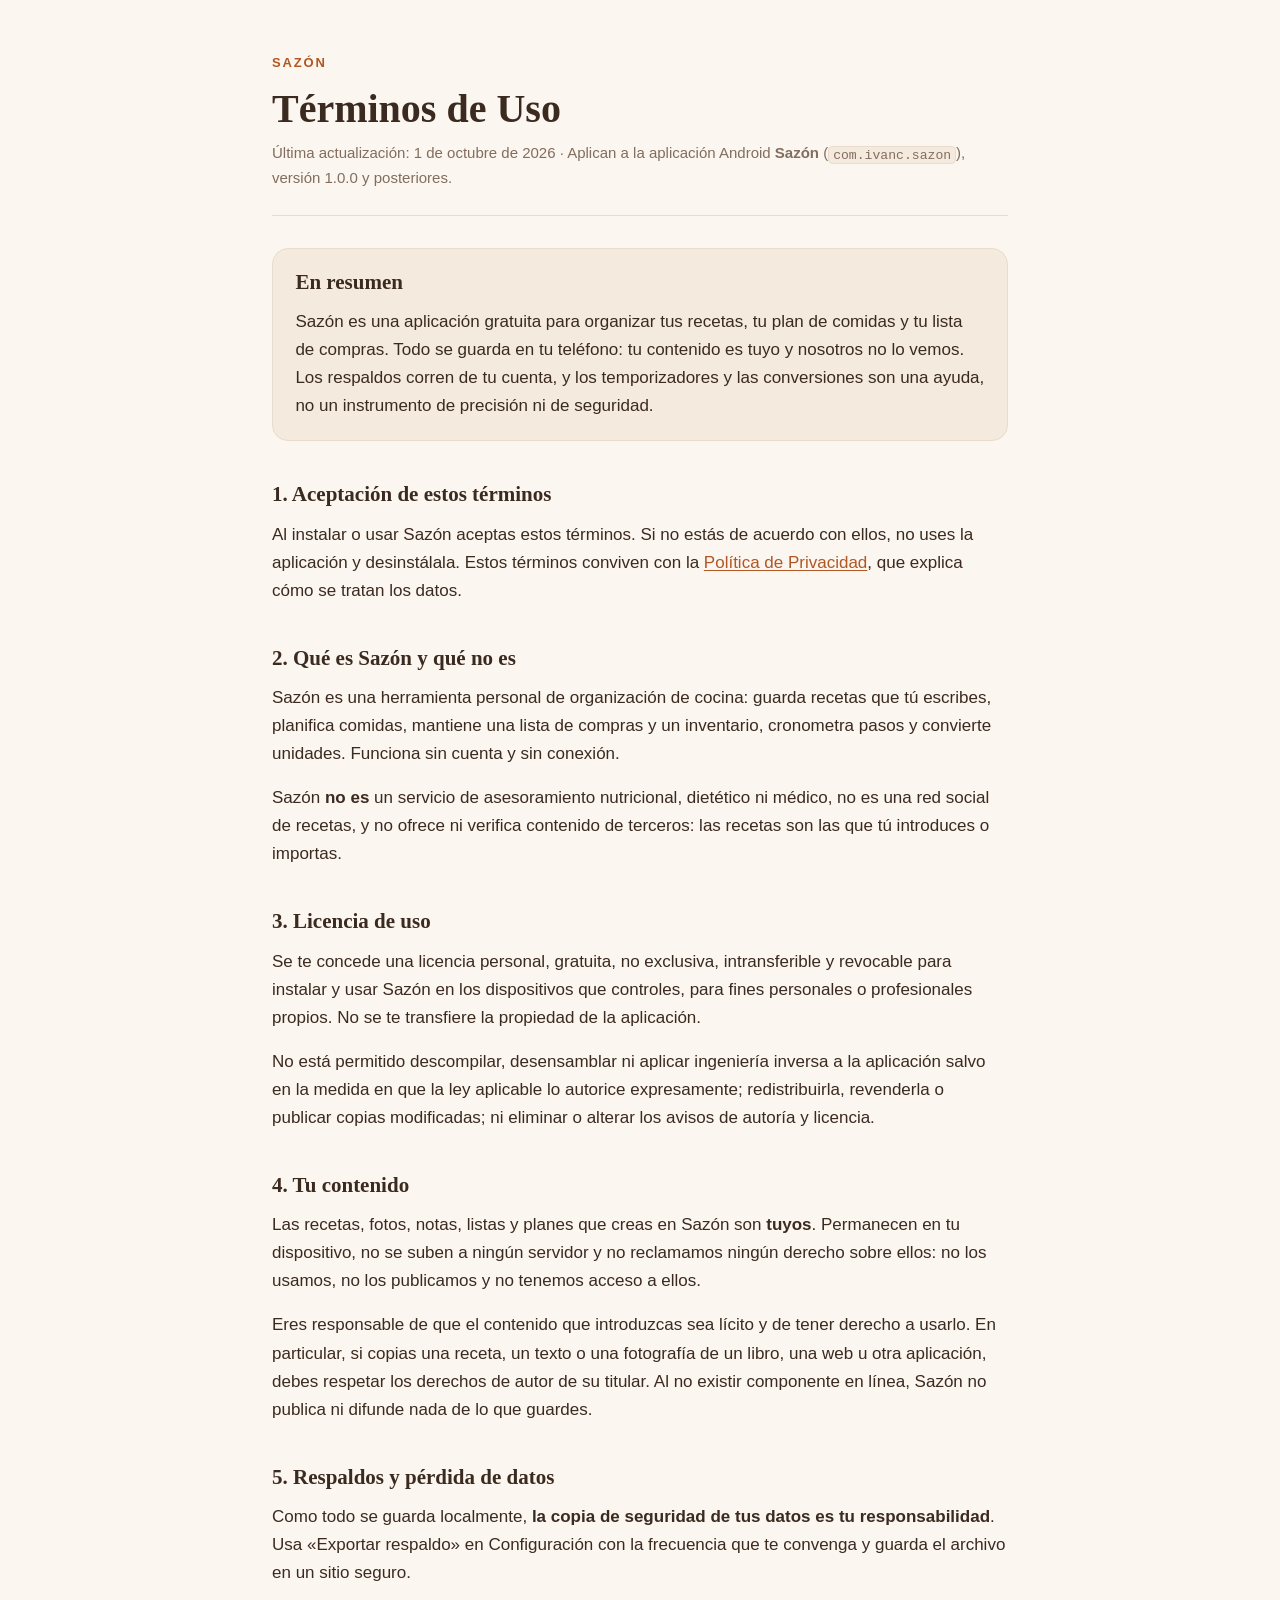
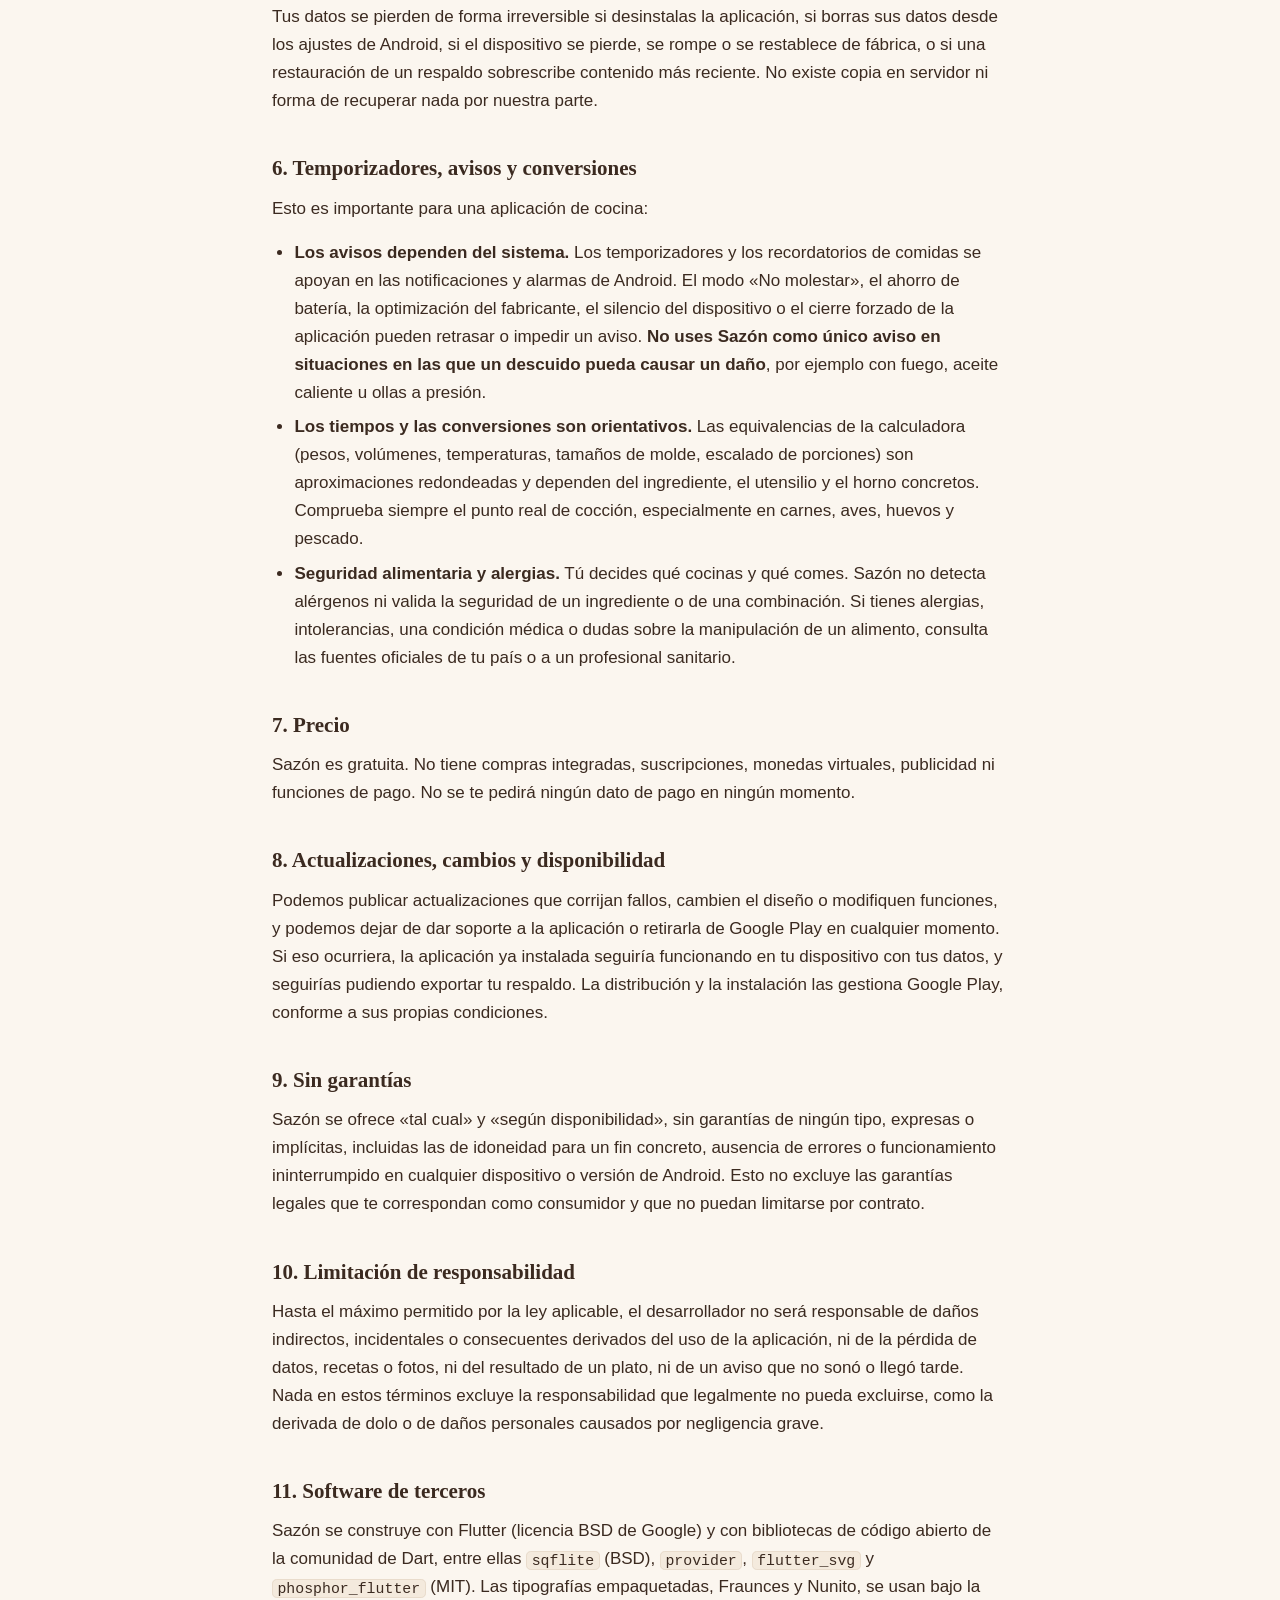
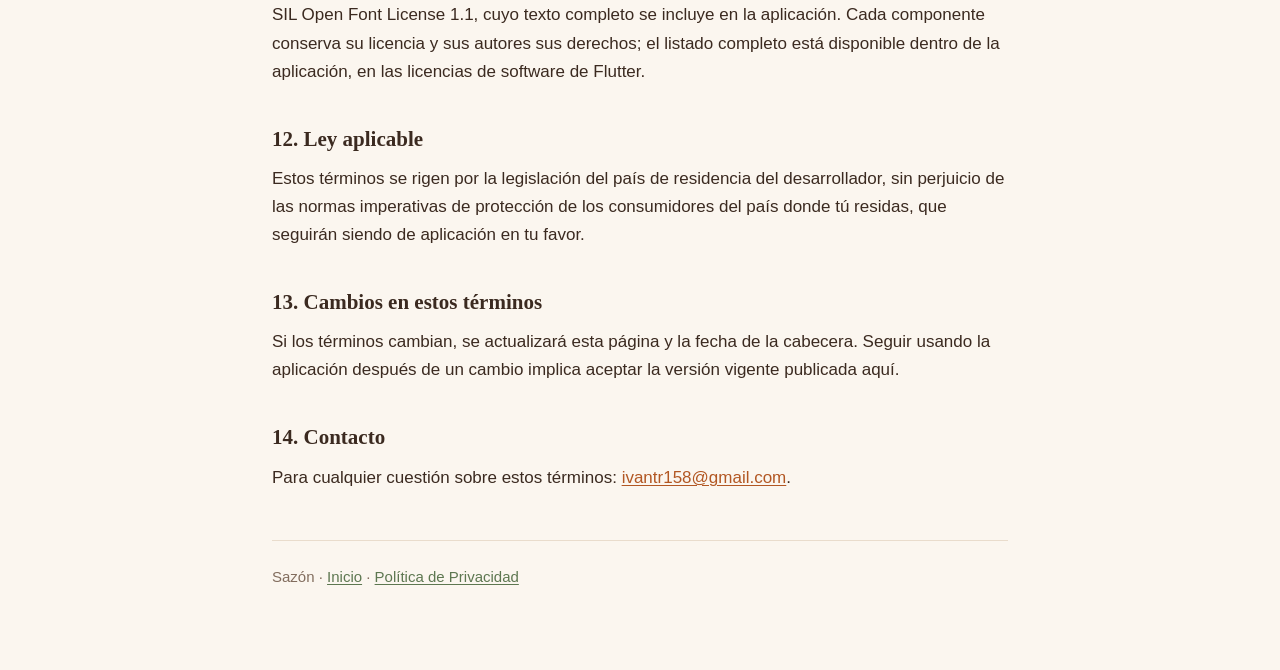
==== terminos.html @ 3de86955 "Añadir la política de privacidad y los términos de uso Play exige la política en una URL pública, ac" ====
<!DOCTYPE html>
<html lang="es">
<head>
<meta charset="utf-8">
<meta name="viewport" content="width=device-width, initial-scale=1">
<title>Términos de Uso · Sazón</title>
<meta name="description" content="Términos y condiciones de uso de Sazón, el recetario personal para Android.">
<link rel="stylesheet" href="estilo.css">
</head>
<body>
<div class="envoltura">

<header class="portada">
  <a class="marca" href="index.html">Sazón</a>
  <h1>Términos de Uso</h1>
  <p class="fecha">Última actualización: 1 de octubre de 2026 · Aplican a la aplicación Android <strong>Sazón</strong> (<code>com.ivanc.sazon</code>), versión 1.0.0 y posteriores.</p>
</header>

<div class="resumen">
  <h2>En resumen</h2>
  <p>Sazón es una aplicación gratuita para organizar tus recetas, tu plan de comidas y tu lista de compras. Todo se guarda en tu teléfono: tu contenido es tuyo y nosotros no lo vemos. Los respaldos corren de tu cuenta, y los temporizadores y las conversiones son una ayuda, no un instrumento de precisión ni de seguridad.</p>
</div>

<h2>1. Aceptación de estos términos</h2>
<p>Al instalar o usar Sazón aceptas estos términos. Si no estás de acuerdo con ellos, no uses la aplicación y desinstálala. Estos términos conviven con la <a href="privacidad.html">Política de Privacidad</a>, que explica cómo se tratan los datos.</p>

<h2>2. Qué es Sazón y qué no es</h2>
<p>Sazón es una herramienta personal de organización de cocina: guarda recetas que tú escribes, planifica comidas, mantiene una lista de compras y un inventario, cronometra pasos y convierte unidades. Funciona sin cuenta y sin conexión.</p>
<p>Sazón <strong>no es</strong> un servicio de asesoramiento nutricional, dietético ni médico, no es una red social de recetas, y no ofrece ni verifica contenido de terceros: las recetas son las que tú introduces o importas.</p>

<h2>3. Licencia de uso</h2>
<p>Se te concede una licencia personal, gratuita, no exclusiva, intransferible y revocable para instalar y usar Sazón en los dispositivos que controles, para fines personales o profesionales propios. No se te transfiere la propiedad de la aplicación.</p>
<p>No está permitido descompilar, desensamblar ni aplicar ingeniería inversa a la aplicación salvo en la medida en que la ley aplicable lo autorice expresamente; redistribuirla, revenderla o publicar copias modificadas; ni eliminar o alterar los avisos de autoría y licencia.</p>

<h2>4. Tu contenido</h2>
<p>Las recetas, fotos, notas, listas y planes que creas en Sazón son <strong>tuyos</strong>. Permanecen en tu dispositivo, no se suben a ningún servidor y no reclamamos ningún derecho sobre ellos: no los usamos, no los publicamos y no tenemos acceso a ellos.</p>
<p>Eres responsable de que el contenido que introduzcas sea lícito y de tener derecho a usarlo. En particular, si copias una receta, un texto o una fotografía de un libro, una web u otra aplicación, debes respetar los derechos de autor de su titular. Al no existir componente en línea, Sazón no publica ni difunde nada de lo que guardes.</p>

<h2>5. Respaldos y pérdida de datos</h2>
<p>Como todo se guarda localmente, <strong>la copia de seguridad de tus datos es tu responsabilidad</strong>. Usa «Exportar respaldo» en Configuración con la frecuencia que te convenga y guarda el archivo en un sitio seguro.</p>
<p>Tus datos se pierden de forma irreversible si desinstalas la aplicación, si borras sus datos desde los ajustes de Android, si el dispositivo se pierde, se rompe o se restablece de fábrica, o si una restauración de un respaldo sobrescribe contenido más reciente. No existe copia en servidor ni forma de recuperar nada por nuestra parte.</p>

<h2>6. Temporizadores, avisos y conversiones</h2>
<p>Esto es importante para una aplicación de cocina:</p>
<ul>
  <li><strong>Los avisos dependen del sistema.</strong> Los temporizadores y los recordatorios de comidas se apoyan en las notificaciones y alarmas de Android. El modo «No molestar», el ahorro de batería, la optimización del fabricante, el silencio del dispositivo o el cierre forzado de la aplicación pueden retrasar o impedir un aviso. <strong>No uses Sazón como único aviso en situaciones en las que un descuido pueda causar un daño</strong>, por ejemplo con fuego, aceite caliente u ollas a presión.</li>
  <li><strong>Los tiempos y las conversiones son orientativos.</strong> Las equivalencias de la calculadora (pesos, volúmenes, temperaturas, tamaños de molde, escalado de porciones) son aproximaciones redondeadas y dependen del ingrediente, el utensilio y el horno concretos. Comprueba siempre el punto real de cocción, especialmente en carnes, aves, huevos y pescado.</li>
  <li><strong>Seguridad alimentaria y alergias.</strong> Tú decides qué cocinas y qué comes. Sazón no detecta alérgenos ni valida la seguridad de un ingrediente o de una combinación. Si tienes alergias, intolerancias, una condición médica o dudas sobre la manipulación de un alimento, consulta las fuentes oficiales de tu país o a un profesional sanitario.</li>
</ul>

<h2>7. Precio</h2>
<p>Sazón es gratuita. No tiene compras integradas, suscripciones, monedas virtuales, publicidad ni funciones de pago. No se te pedirá ningún dato de pago en ningún momento.</p>

<h2>8. Actualizaciones, cambios y disponibilidad</h2>
<p>Podemos publicar actualizaciones que corrijan fallos, cambien el diseño o modifiquen funciones, y podemos dejar de dar soporte a la aplicación o retirarla de Google Play en cualquier momento. Si eso ocurriera, la aplicación ya instalada seguiría funcionando en tu dispositivo con tus datos, y seguirías pudiendo exportar tu respaldo. La distribución y la instalación las gestiona Google Play, conforme a sus propias condiciones.</p>

<h2>9. Sin garantías</h2>
<p>Sazón se ofrece «tal cual» y «según disponibilidad», sin garantías de ningún tipo, expresas o implícitas, incluidas las de idoneidad para un fin concreto, ausencia de errores o funcionamiento ininterrumpido en cualquier dispositivo o versión de Android. Esto no excluye las garantías legales que te correspondan como consumidor y que no puedan limitarse por contrato.</p>

<h2>10. Limitación de responsabilidad</h2>
<p>Hasta el máximo permitido por la ley aplicable, el desarrollador no será responsable de daños indirectos, incidentales o consecuentes derivados del uso de la aplicación, ni de la pérdida de datos, recetas o fotos, ni del resultado de un plato, ni de un aviso que no sonó o llegó tarde. Nada en estos términos excluye la responsabilidad que legalmente no pueda excluirse, como la derivada de dolo o de daños personales causados por negligencia grave.</p>

<h2>11. Software de terceros</h2>
<p>Sazón se construye con Flutter (licencia BSD de Google) y con bibliotecas de código abierto de la comunidad de Dart, entre ellas <code>sqflite</code> (BSD), <code>provider</code>, <code>flutter_svg</code> y <code>phosphor_flutter</code> (MIT). Las tipografías empaquetadas, Fraunces y Nunito, se usan bajo la SIL Open Font License 1.1, cuyo texto completo se incluye en la aplicación. Cada componente conserva su licencia y sus autores sus derechos; el listado completo está disponible dentro de la aplicación, en las licencias de software de Flutter.</p>

<h2>12. Ley aplicable</h2>
<p>Estos términos se rigen por la legislación del país de residencia del desarrollador, sin perjuicio de las normas imperativas de protección de los consumidores del país donde tú residas, que seguirán siendo de aplicación en tu favor.</p>

<h2>13. Cambios en estos términos</h2>
<p>Si los términos cambian, se actualizará esta página y la fecha de la cabecera. Seguir usando la aplicación después de un cambio implica aceptar la versión vigente publicada aquí.</p>

<h2>14. Contacto</h2>
<p>Para cualquier cuestión sobre estos términos: <a href="mailto:ivantr158@gmail.com">ivantr158@gmail.com</a>.</p>

<footer>
  <p>Sazón · <a href="index.html">Inicio</a> · <a href="privacidad.html">Política de Privacidad</a></p>
</footer>

</div>
</body>
</html>
---- estilo.css ----
/* Sazón · hoja de estilo de las páginas legales.
   Paleta tomada de lib/core/theme/app_colors.dart: crema + terracota.
   Sin fuentes ni recursos externos: la página tiene que cargar igual
   desde cualquier país y sin depender de ningún CDN. */

:root {
  --fondo: #fbf6ef;
  --superficie: #ffffff;
  --superficie-calida: #f4eadd;
  --borde: #e9dccc;
  --tinta: #3b2a20;
  --tinta-suave: #826d5e;
  --terracota: #b25723;
  --salvia: #5d7750;
  --ancho: 46rem;
}

@media (prefers-color-scheme: dark) {
  :root {
    --fondo: #241c17;
    --superficie: #302620;
    --superficie-calida: #3b2f27;
    --borde: #4a3b31;
    --tinta: #f5ebe0;
    --tinta-suave: #c7b4a5;
    --terracota: #e9a177;
    --salvia: #a8c198;
  }
}

* { box-sizing: border-box; }

body {
  margin: 0;
  padding: 0 1.25rem 4rem;
  background: var(--fondo);
  color: var(--tinta);
  font-family: -apple-system, BlinkMacSystemFont, "Segoe UI", Roboto,
    "Helvetica Neue", Arial, sans-serif;
  font-size: 1.0625rem;
  line-height: 1.65;
  -webkit-text-size-adjust: 100%;
}

.envoltura { max-width: var(--ancho); margin: 0 auto; }

header.portada {
  padding: 3rem 0 1.5rem;
  border-bottom: 1px solid var(--borde);
  margin-bottom: 2rem;
}

.marca {
  display: inline-block;
  font-size: 0.8125rem;
  font-weight: 700;
  letter-spacing: 0.14em;
  text-transform: uppercase;
  color: var(--terracota);
  margin: 0 0 0.75rem;
  text-decoration: none;
}

h1 {
  font-family: Georgia, "Times New Roman", serif;
  font-size: clamp(1.85rem, 5vw, 2.5rem);
  line-height: 1.2;
  margin: 0 0 0.5rem;
  font-weight: 600;
}

h2 {
  font-family: Georgia, "Times New Roman", serif;
  font-size: 1.3125rem;
  line-height: 1.3;
  margin: 2.5rem 0 0.75rem;
  font-weight: 600;
}

h3 {
  font-size: 1.0625rem;
  margin: 1.75rem 0 0.5rem;
  font-weight: 700;
}

.fecha {
  color: var(--tinta-suave);
  font-size: 0.9375rem;
  margin: 0;
}

p, ul, ol { margin: 0 0 1rem; }
ul, ol { padding-left: 1.4rem; }
li { margin-bottom: 0.4rem; }

a { color: var(--terracota); text-decoration-thickness: 1px; text-underline-offset: 2px; }
a:hover { text-decoration-thickness: 2px; }

strong { font-weight: 700; }

.resumen {
  background: var(--superficie-calida);
  border: 1px solid var(--borde);
  border-radius: 1rem;
  padding: 1.25rem 1.4rem;
  margin: 0 0 2rem;
}
.resumen h2 { margin-top: 0; }
.resumen :last-child { margin-bottom: 0; }

.tarjetas {
  list-style: none;
  padding: 0;
  display: grid;
  gap: 0.875rem;
}
.tarjetas a {
  display: block;
  background: var(--superficie);
  border: 1px solid var(--borde);
  border-radius: 1rem;
  padding: 1.125rem 1.25rem;
  text-decoration: none;
  color: inherit;
}
.tarjetas a:hover { border-color: var(--terracota); }
.tarjetas strong { display: block; color: var(--terracota); margin-bottom: 0.15rem; }
.tarjetas span { color: var(--tinta-suave); font-size: 0.9375rem; }

table {
  width: 100%;
  border-collapse: collapse;
  margin: 0 0 1.25rem;
  font-size: 0.9375rem;
}
.tabla-scroll { overflow-x: auto; }
th, td {
  text-align: left;
  vertical-align: top;
  padding: 0.625rem 0.75rem;
  border-bottom: 1px solid var(--borde);
}
th { background: var(--superficie-calida); font-weight: 700; }

footer {
  margin-top: 3rem;
  padding-top: 1.5rem;
  border-top: 1px solid var(--borde);
  color: var(--tinta-suave);
  font-size: 0.9375rem;
}
footer a { color: var(--salvia); }

code {
  font-family: ui-monospace, SFMono-Regular, Menlo, Consolas, monospace;
  font-size: 0.875em;
  background: var(--superficie-calida);
  border: 1px solid var(--borde);
  border-radius: 0.3rem;
  padding: 0.05em 0.3em;
  overflow-wrap: anywhere;
}
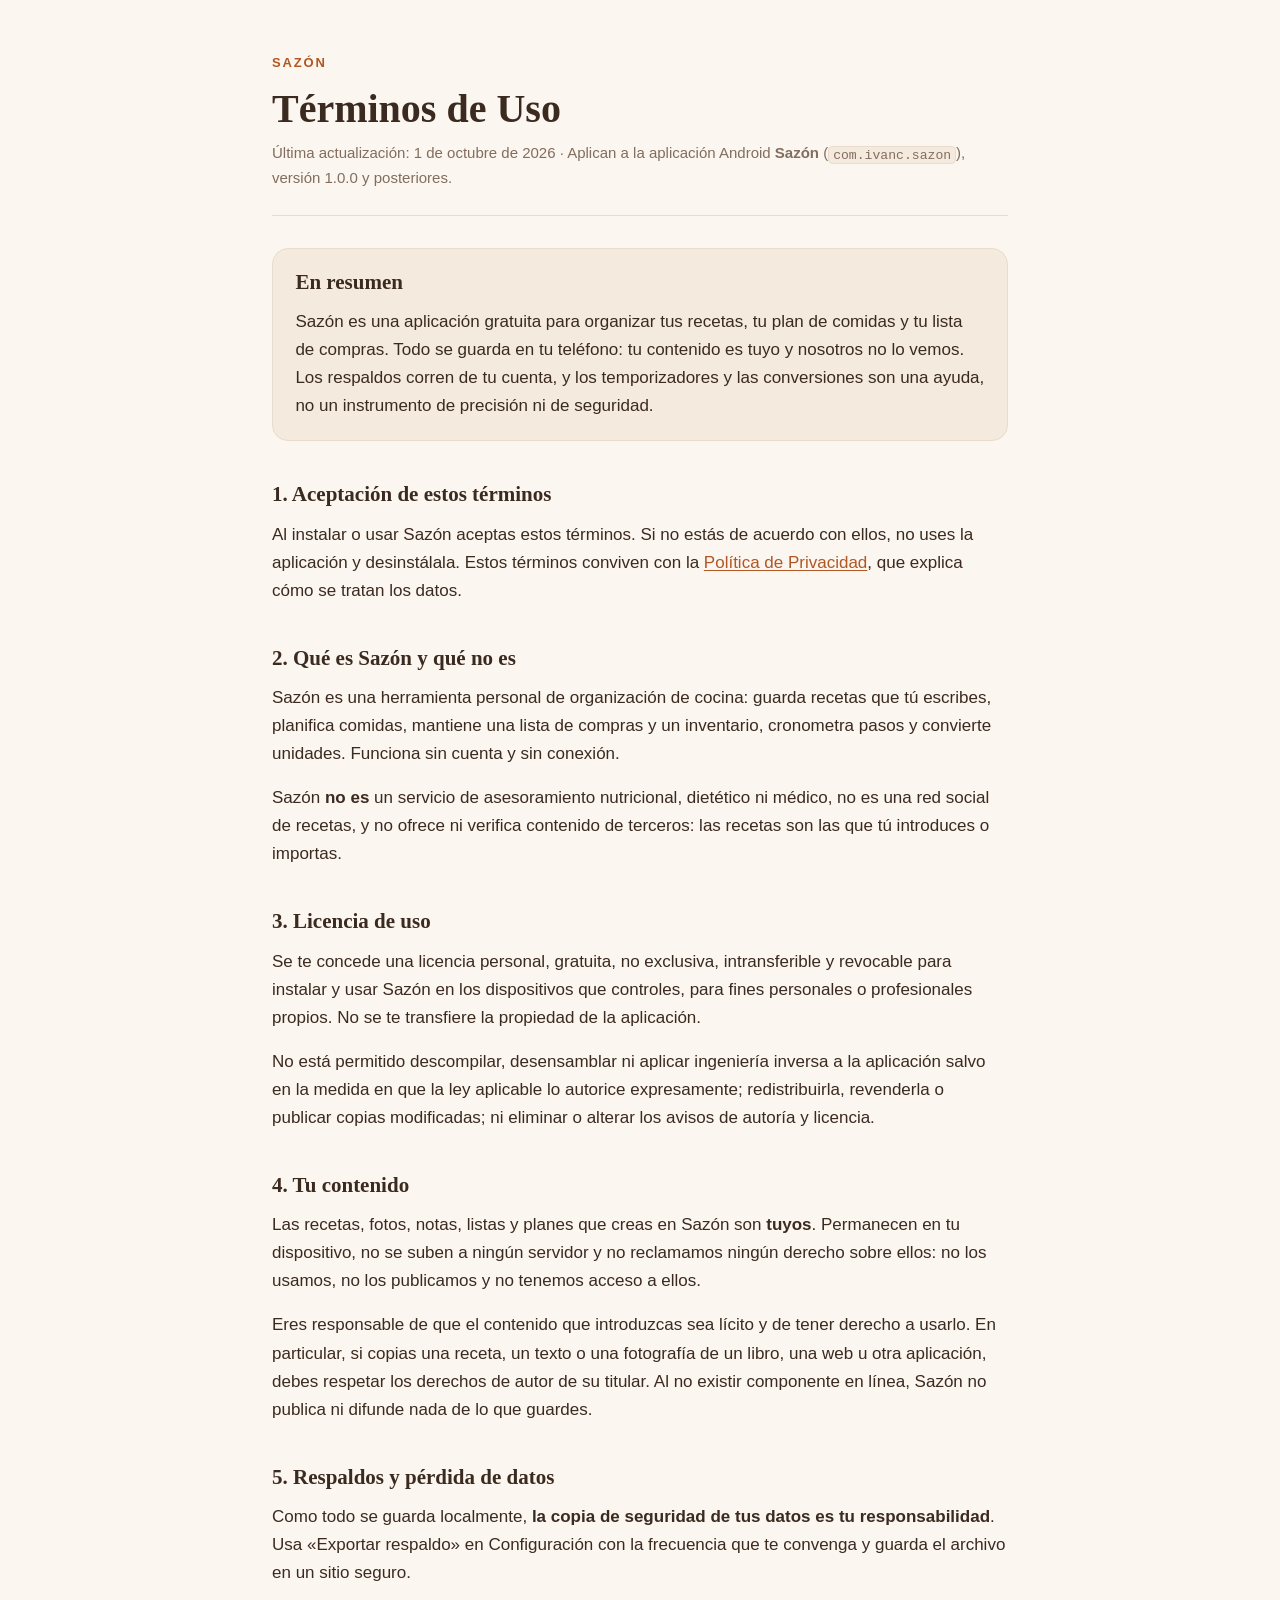
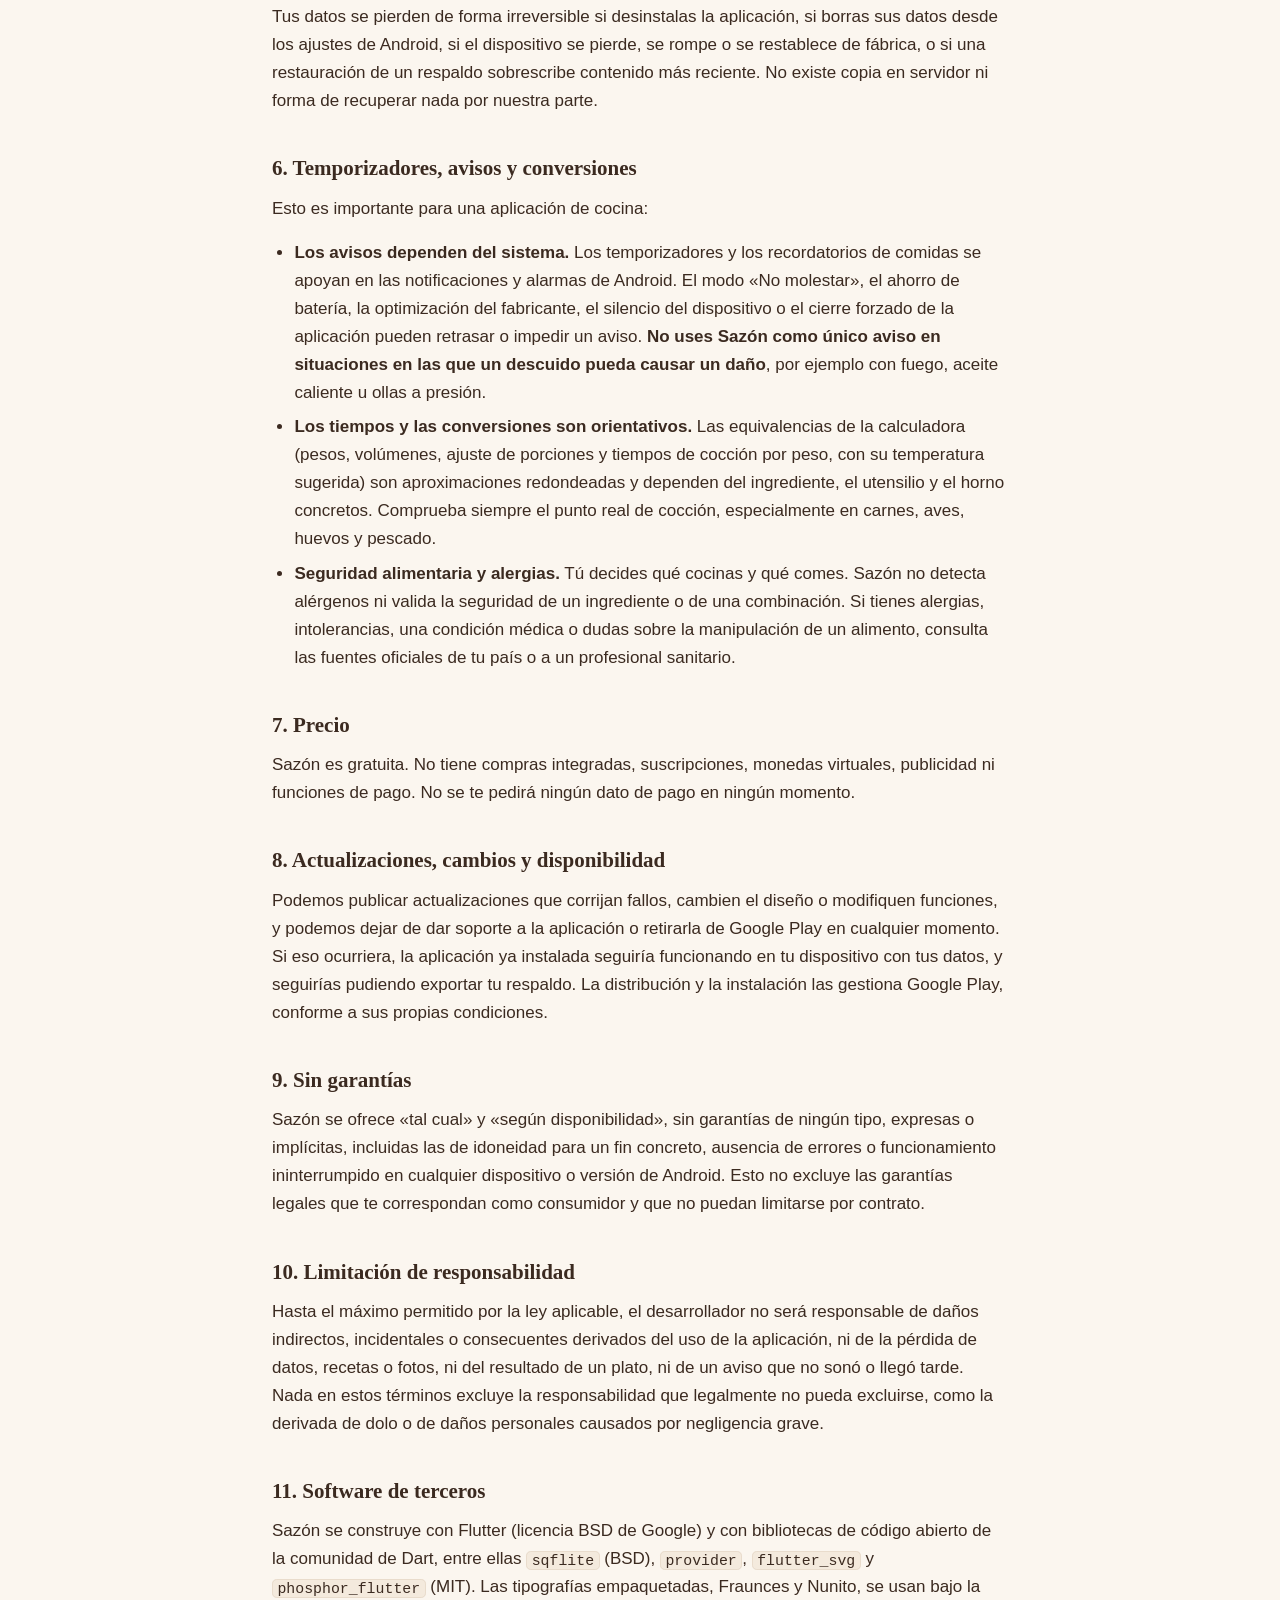
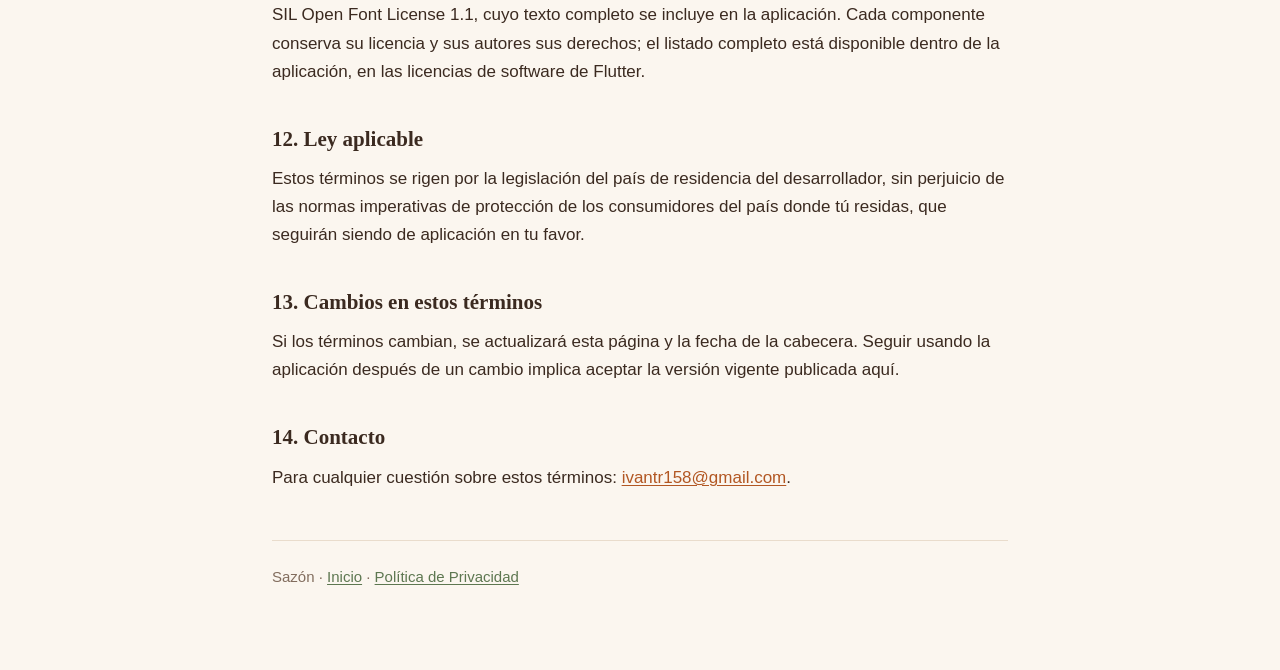
==== commit d3e34702: "Corregir lo que dicen las páginas legales de la calculadora Decían que convierte temperaturas y tama" ====
--- a/terminos.html
+++ b/terminos.html
@@ -44,7 +44,7 @@
 <p>Esto es importante para una aplicación de cocina:</p>
 <ul>
   <li><strong>Los avisos dependen del sistema.</strong> Los temporizadores y los recordatorios de comidas se apoyan en las notificaciones y alarmas de Android. El modo «No molestar», el ahorro de batería, la optimización del fabricante, el silencio del dispositivo o el cierre forzado de la aplicación pueden retrasar o impedir un aviso. <strong>No uses Sazón como único aviso en situaciones en las que un descuido pueda causar un daño</strong>, por ejemplo con fuego, aceite caliente u ollas a presión.</li>
-  <li><strong>Los tiempos y las conversiones son orientativos.</strong> Las equivalencias de la calculadora (pesos, volúmenes, temperaturas, tamaños de molde, escalado de porciones) son aproximaciones redondeadas y dependen del ingrediente, el utensilio y el horno concretos. Comprueba siempre el punto real de cocción, especialmente en carnes, aves, huevos y pescado.</li>
+  <li><strong>Los tiempos y las conversiones son orientativos.</strong> Las equivalencias de la calculadora (pesos, volúmenes, ajuste de porciones y tiempos de cocción por peso, con su temperatura sugerida) son aproximaciones redondeadas y dependen del ingrediente, el utensilio y el horno concretos. Comprueba siempre el punto real de cocción, especialmente en carnes, aves, huevos y pescado.</li>
   <li><strong>Seguridad alimentaria y alergias.</strong> Tú decides qué cocinas y qué comes. Sazón no detecta alérgenos ni valida la seguridad de un ingrediente o de una combinación. Si tienes alergias, intolerancias, una condición médica o dudas sobre la manipulación de un alimento, consulta las fuentes oficiales de tu país o a un profesional sanitario.</li>
 </ul>
 
